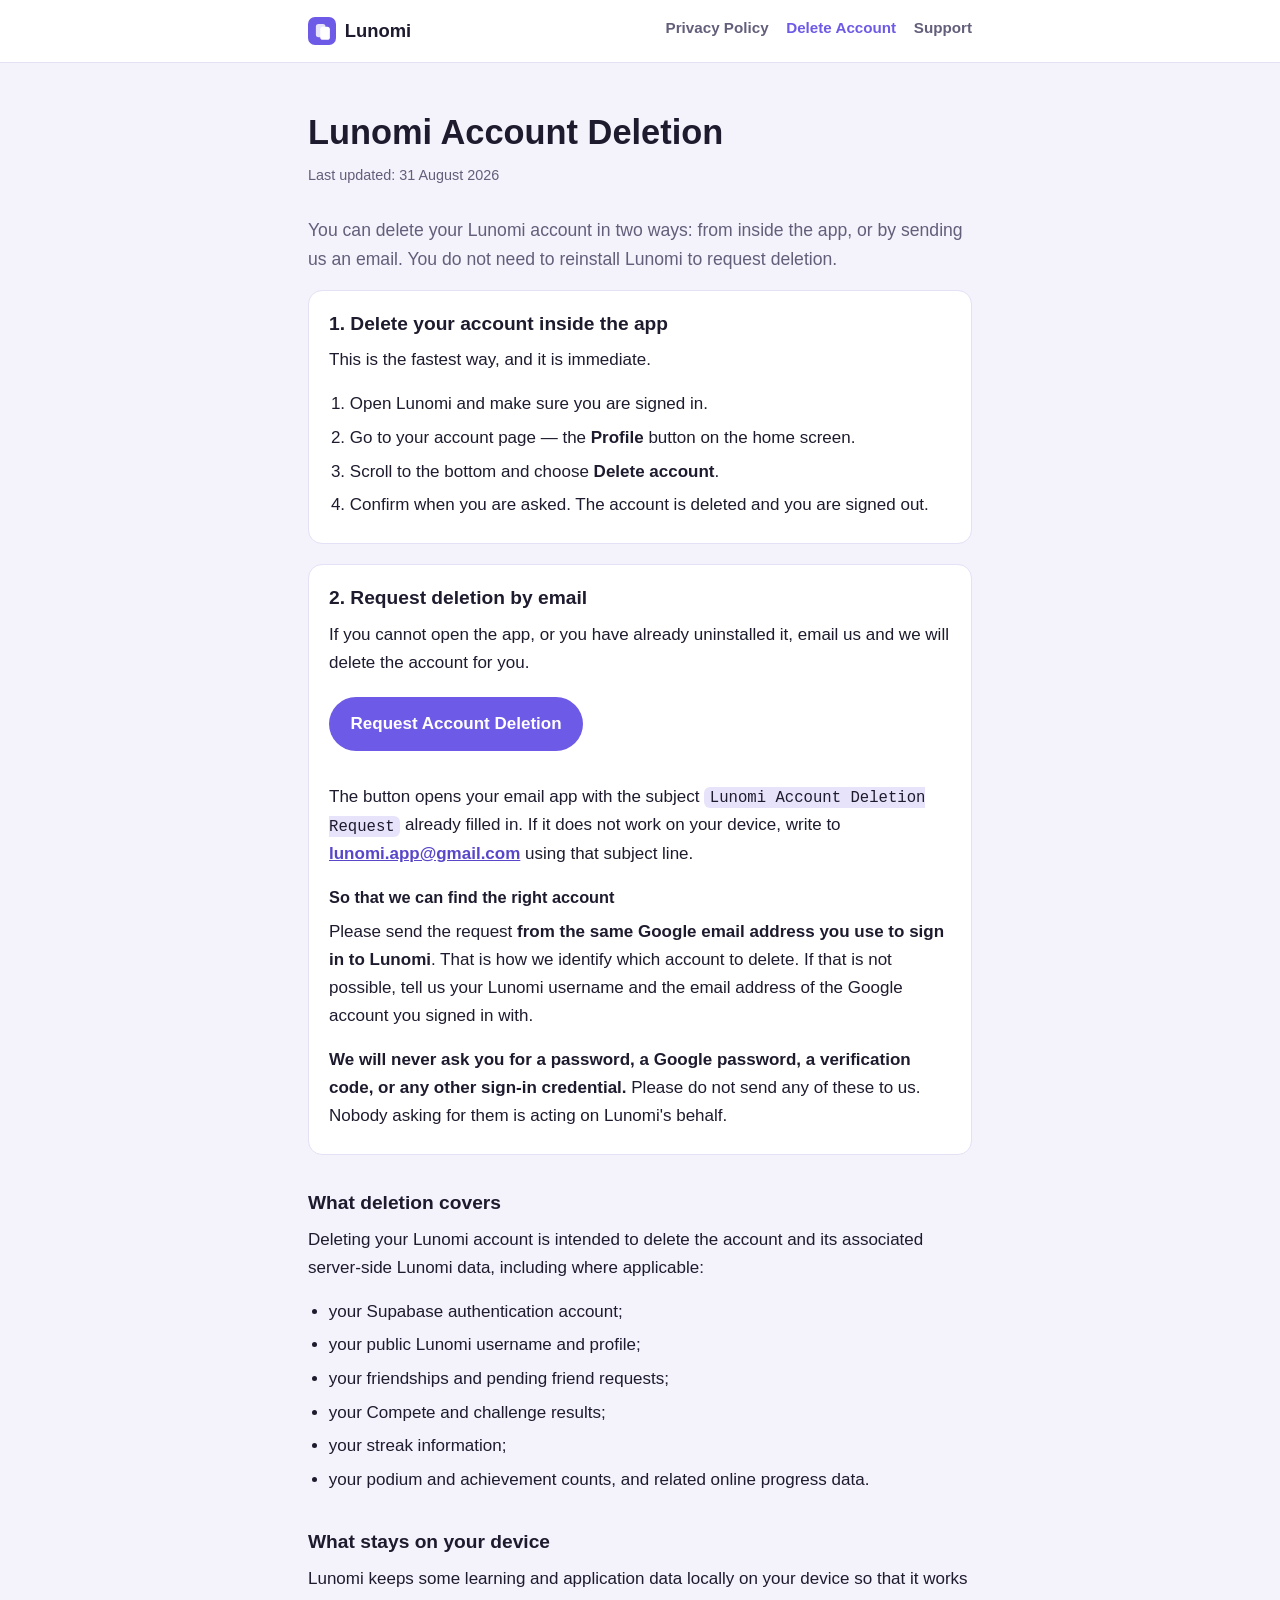
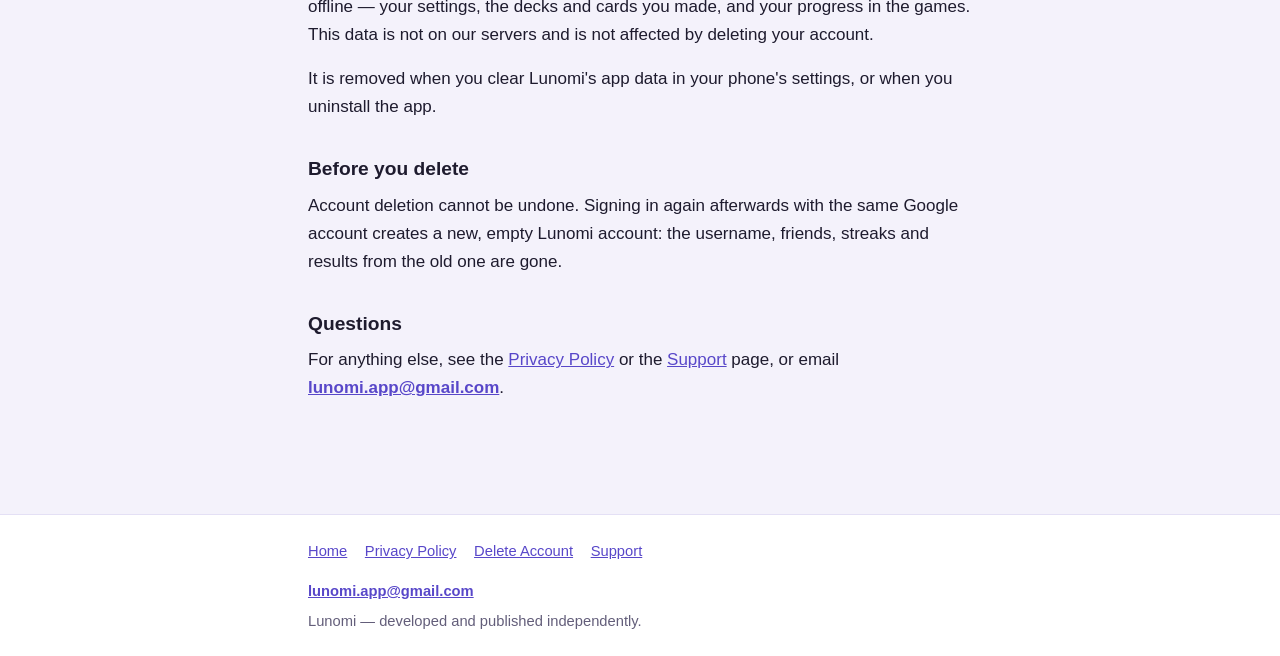
==== delete-account/index.html @ c9d453de "Add Lunomi's public privacy, deletion and support pages The URLs the Google Play listing points at: " ====
<!DOCTYPE html>
<html lang="en">
<head>
<meta charset="utf-8">
<meta name="viewport" content="width=device-width, initial-scale=1">
<title>Lunomi Account Deletion</title>
<meta name="description" content="How to delete your Lunomi account and its server-side data, inside the app or by email.">
<link rel="stylesheet" href="../styles.css">
<link rel="icon" href="data:image/svg+xml,%3Csvg xmlns='http://www.w3.org/2000/svg' viewBox='0 0 32 32'%3E%3Crect width='32' height='32' rx='8' fill='%236D5AE6'/%3E%3Crect x='9' y='8' width='11' height='15' rx='3' fill='%23E7E3FB'/%3E%3Crect x='14' y='11' width='11' height='15' rx='3' fill='%23FFFFFF'/%3E%3C/svg%3E">
</head>
<body>
<a class="skip" href="#main">Skip to content</a>

<header>
  <div class="wrap bar">
    <a class="brand" href="../">
      <svg width="28" height="28" viewBox="0 0 32 32" role="img" aria-hidden="true" focusable="false">
        <rect width="32" height="32" rx="8" fill="#6D5AE6"></rect>
        <rect x="9" y="8" width="11" height="15" rx="3" fill="#E7E3FB"></rect>
        <rect x="14" y="11" width="11" height="15" rx="3" fill="#FFFFFF"></rect>
      </svg>
      Lunomi
    </a>
    <nav aria-label="Main">
      <ul>
        <li><a href="../privacy/">Privacy Policy</a></li>
        <li><a href="./" aria-current="page">Delete Account</a></li>
        <li><a href="../support/">Support</a></li>
      </ul>
    </nav>
  </div>
</header>

<main id="main">
  <div class="wrap">
    <h1>Lunomi Account Deletion</h1>
    <p class="updated">Last updated: 31 August 2026</p>

    <p class="lede">
      You can delete your Lunomi account in two ways: from inside the app, or by
      sending us an email. You do not need to reinstall Lunomi to request
      deletion.
    </p>

    <div class="card">
      <h2>1. Delete your account inside the app</h2>
      <p>This is the fastest way, and it is immediate.</p>
      <ol>
        <li>Open Lunomi and make sure you are signed in.</li>
        <li>Go to your account page &mdash; the <strong>Profile</strong> button on the home screen.</li>
        <li>Scroll to the bottom and choose <strong>Delete account</strong>.</li>
        <li>Confirm when you are asked. The account is deleted and you are signed out.</li>
      </ol>
    </div>

    <div class="card">
      <h2>2. Request deletion by email</h2>
      <p>
        If you cannot open the app, or you have already uninstalled it, email us
        and we will delete the account for you.
      </p>

      <p>
        <a class="button" href="mailto:lunomi.app@gmail.com?subject=Lunomi%20Account%20Deletion%20Request&amp;body=Please%20delete%20my%20Lunomi%20account%20and%20its%20associated%20data.">Request Account Deletion</a>
      </p>

      <p>
        The button opens your email app with the subject
        <code>Lunomi Account Deletion Request</code> already filled in. If it does
        not work on your device, write to
        <a class="email" href="mailto:lunomi.app@gmail.com">lunomi.app@gmail.com</a>
        using that subject line.
      </p>

      <h3>So that we can find the right account</h3>
      <p>
        Please send the request <strong>from the same Google email address you
        use to sign in to Lunomi</strong>. That is how we identify which account
        to delete. If that is not possible, tell us your Lunomi username and the
        email address of the Google account you signed in with.
      </p>

      <p>
        <strong>We will never ask you for a password, a Google password, a
        verification code, or any other sign-in credential.</strong> Please do not
        send any of these to us. Nobody asking for them is acting on Lunomi's
        behalf.
      </p>
    </div>

    <h2>What deletion covers</h2>
    <p>
      Deleting your Lunomi account is intended to delete the account and its
      associated server-side Lunomi data, including where applicable:
    </p>
    <ul>
      <li>your Supabase authentication account;</li>
      <li>your public Lunomi username and profile;</li>
      <li>your friendships and pending friend requests;</li>
      <li>your Compete and challenge results;</li>
      <li>your streak information;</li>
      <li>your podium and achievement counts, and related online progress data.</li>
    </ul>

    <h2>What stays on your device</h2>
    <p>
      Lunomi keeps some learning and application data locally on your device so
      that it works offline &mdash; your settings, the decks and cards you made,
      and your progress in the games. This data is not on our servers and is not
      affected by deleting your account.
    </p>
    <p>
      It is removed when you clear Lunomi's app data in your phone's settings, or
      when you uninstall the app.
    </p>

    <h2>Before you delete</h2>
    <p>
      Account deletion cannot be undone. Signing in again afterwards with the same
      Google account creates a new, empty Lunomi account: the username, friends,
      streaks and results from the old one are gone.
    </p>

    <h2>Questions</h2>
    <p>
      For anything else, see the
      <a href="../privacy/">Privacy Policy</a> or the
      <a href="../support/">Support</a> page, or email
      <a class="email" href="mailto:lunomi.app@gmail.com">lunomi.app@gmail.com</a>.
    </p>
  </div>
</main>

<footer>
  <div class="wrap">
    <ul>
      <li><a href="../">Home</a></li>
      <li><a href="../privacy/">Privacy Policy</a></li>
      <li><a href="./">Delete Account</a></li>
      <li><a href="../support/">Support</a></li>
    </ul>
    <p><a class="email" href="mailto:lunomi.app@gmail.com">lunomi.app@gmail.com</a></p>
    <p>Lunomi &mdash; developed and published independently.</p>
  </div>
</footer>

</body>
</html>
---- styles.css ----
/*
 * Lunomi's public pages.
 *
 * One stylesheet, no build step, no dependencies. The palette is the app's own
 * (constants/theme.ts in the Lunomi repository), so somebody arriving here from
 * the Play Store listing sees the same colours they saw on their phone.
 *
 * Everything is sized in rem and the layout is a single column, which is what
 * makes "mobile-friendly" true without a media query for it: the page is
 * already the shape of a phone, and a wide screen simply stops it growing.
 */

:root {
  --background: #f4f2fb;
  --surface: #ffffff;
  --text: #1e1b2e;
  --muted: #635e7a;
  --accent: #6d5ae6;
  --accent-dark: #5847c9;
  --accent-soft: #e7e3fb;
  --border: #e4e0f5;
  --radius: 14px;
  --measure: 44rem;
}

*,
*::before,
*::after {
  box-sizing: border-box;
}

html {
  /* Anchored headings do not hide under the header on a jump from the nav. */
  scroll-padding-top: 1.5rem;
}

body {
  margin: 0;
  background: var(--background);
  color: var(--text);
  /*
   * The reader's own system font. No web font is loaded, which keeps the site
   * to two requests and means nothing here can call out to another server.
   */
  font-family: -apple-system, BlinkMacSystemFont, "Segoe UI", Roboto, "Helvetica Neue",
    Arial, "Noto Sans", sans-serif;
  font-size: 17px;
  line-height: 1.65;
  -webkit-text-size-adjust: 100%;
}

/* ---------------------------------------------------------------- layout -- */

.wrap {
  width: 100%;
  max-width: var(--measure);
  margin: 0 auto;
  padding: 0 1.25rem;
}

main {
  padding: 2rem 0 3rem;
}

/* Somewhere for a keyboard to land before the navigation. */
.skip {
  position: absolute;
  left: -9999px;
  top: 0;
  background: var(--accent);
  color: #fff;
  padding: 0.6rem 1rem;
  border-radius: 0 0 var(--radius) 0;
  z-index: 2;
}

.skip:focus {
  left: 0;
}

/* ---------------------------------------------------------------- header -- */

header {
  background: var(--surface);
  border-bottom: 1px solid var(--border);
}

.bar {
  display: flex;
  flex-wrap: wrap;
  align-items: center;
  gap: 0.5rem 1.25rem;
  padding-top: 0.9rem;
  padding-bottom: 0.9rem;
}

.brand {
  display: inline-flex;
  align-items: center;
  gap: 0.55rem;
  font-size: 1.15rem;
  font-weight: 700;
  color: var(--text);
  text-decoration: none;
  margin-right: auto;
}

.brand svg {
  display: block;
}

nav ul {
  display: flex;
  flex-wrap: wrap;
  gap: 0.35rem 1.1rem;
  margin: 0;
  padding: 0;
  list-style: none;
}

nav a {
  color: var(--muted);
  text-decoration: none;
  font-size: 0.95rem;
  font-weight: 600;
}

nav a:hover,
nav a:focus {
  color: var(--accent);
  text-decoration: underline;
}

/* The page you are already on is marked rather than linked away from. */
nav a[aria-current="page"] {
  color: var(--accent);
}

/* ---------------------------------------------------------------- typing -- */

h1 {
  font-size: 1.85rem;
  line-height: 1.25;
  margin: 0 0 0.6rem;
}

h2 {
  font-size: 1.2rem;
  line-height: 1.35;
  margin: 2.2rem 0 0.6rem;
}

h3 {
  font-size: 1.02rem;
  margin: 1.5rem 0 0.4rem;
}

p,
ul,
ol {
  margin: 0 0 1rem;
}

ul,
ol {
  padding-left: 1.3rem;
}

li {
  margin-bottom: 0.35rem;
}

a {
  color: var(--accent-dark);
}

a:hover,
a:focus {
  color: var(--accent);
}

.lede {
  font-size: 1.1rem;
  color: var(--muted);
}

.updated {
  font-size: 0.9rem;
  color: var(--muted);
  margin-bottom: 1.75rem;
}

.note {
  color: var(--muted);
  font-size: 0.95rem;
}

/* --------------------------------------------------------------- pieces --- */

.card {
  background: var(--surface);
  border: 1px solid var(--border);
  border-radius: var(--radius);
  padding: 1.25rem 1.25rem 0.5rem;
  margin: 0 0 1.25rem;
}

.card h2,
.card h3 {
  margin-top: 0;
}

/* The three doors on the home page. */
.links {
  display: grid;
  gap: 0.9rem;
  padding: 0;
  margin: 1.5rem 0 0;
  list-style: none;
}

.links a {
  display: block;
  background: var(--surface);
  border: 1px solid var(--border);
  border-radius: var(--radius);
  padding: 1rem 1.1rem;
  text-decoration: none;
  color: var(--text);
}

.links a:hover,
.links a:focus {
  border-color: var(--accent);
}

.links strong {
  display: block;
  font-size: 1.05rem;
  color: var(--accent-dark);
}

.links span {
  color: var(--muted);
  font-size: 0.95rem;
}

/* A real link that looks like a button; it needs no script to work. */
.button {
  display: inline-block;
  background: var(--accent);
  color: #fff;
  font-weight: 700;
  text-decoration: none;
  padding: 0.8rem 1.35rem;
  border-radius: 999px;
  margin: 0.25rem 0 1rem;
}

.button:hover,
.button:focus {
  background: var(--accent-dark);
  color: #fff;
}

.email {
  font-weight: 700;
  word-break: break-word;
}

/* Long email addresses and code-ish strings must not push the page sideways. */
code {
  background: var(--accent-soft);
  border-radius: 6px;
  padding: 0.1rem 0.35rem;
  font-size: 0.92em;
  word-break: break-word;
}

/* ---------------------------------------------------------------- footer -- */

footer {
  border-top: 1px solid var(--border);
  background: var(--surface);
  padding: 1.5rem 0;
  margin-top: 2rem;
  color: var(--muted);
  font-size: 0.92rem;
}

footer ul {
  display: flex;
  flex-wrap: wrap;
  gap: 0.35rem 1.1rem;
  list-style: none;
  margin: 0 0 0.6rem;
  padding: 0;
}

footer p {
  margin: 0.35rem 0 0;
}

/* ---------------------------------------------------------------- wider --- */

@media (min-width: 40rem) {
  h1 {
    font-size: 2.15rem;
  }

  main {
    padding: 3rem 0 4rem;
  }
}
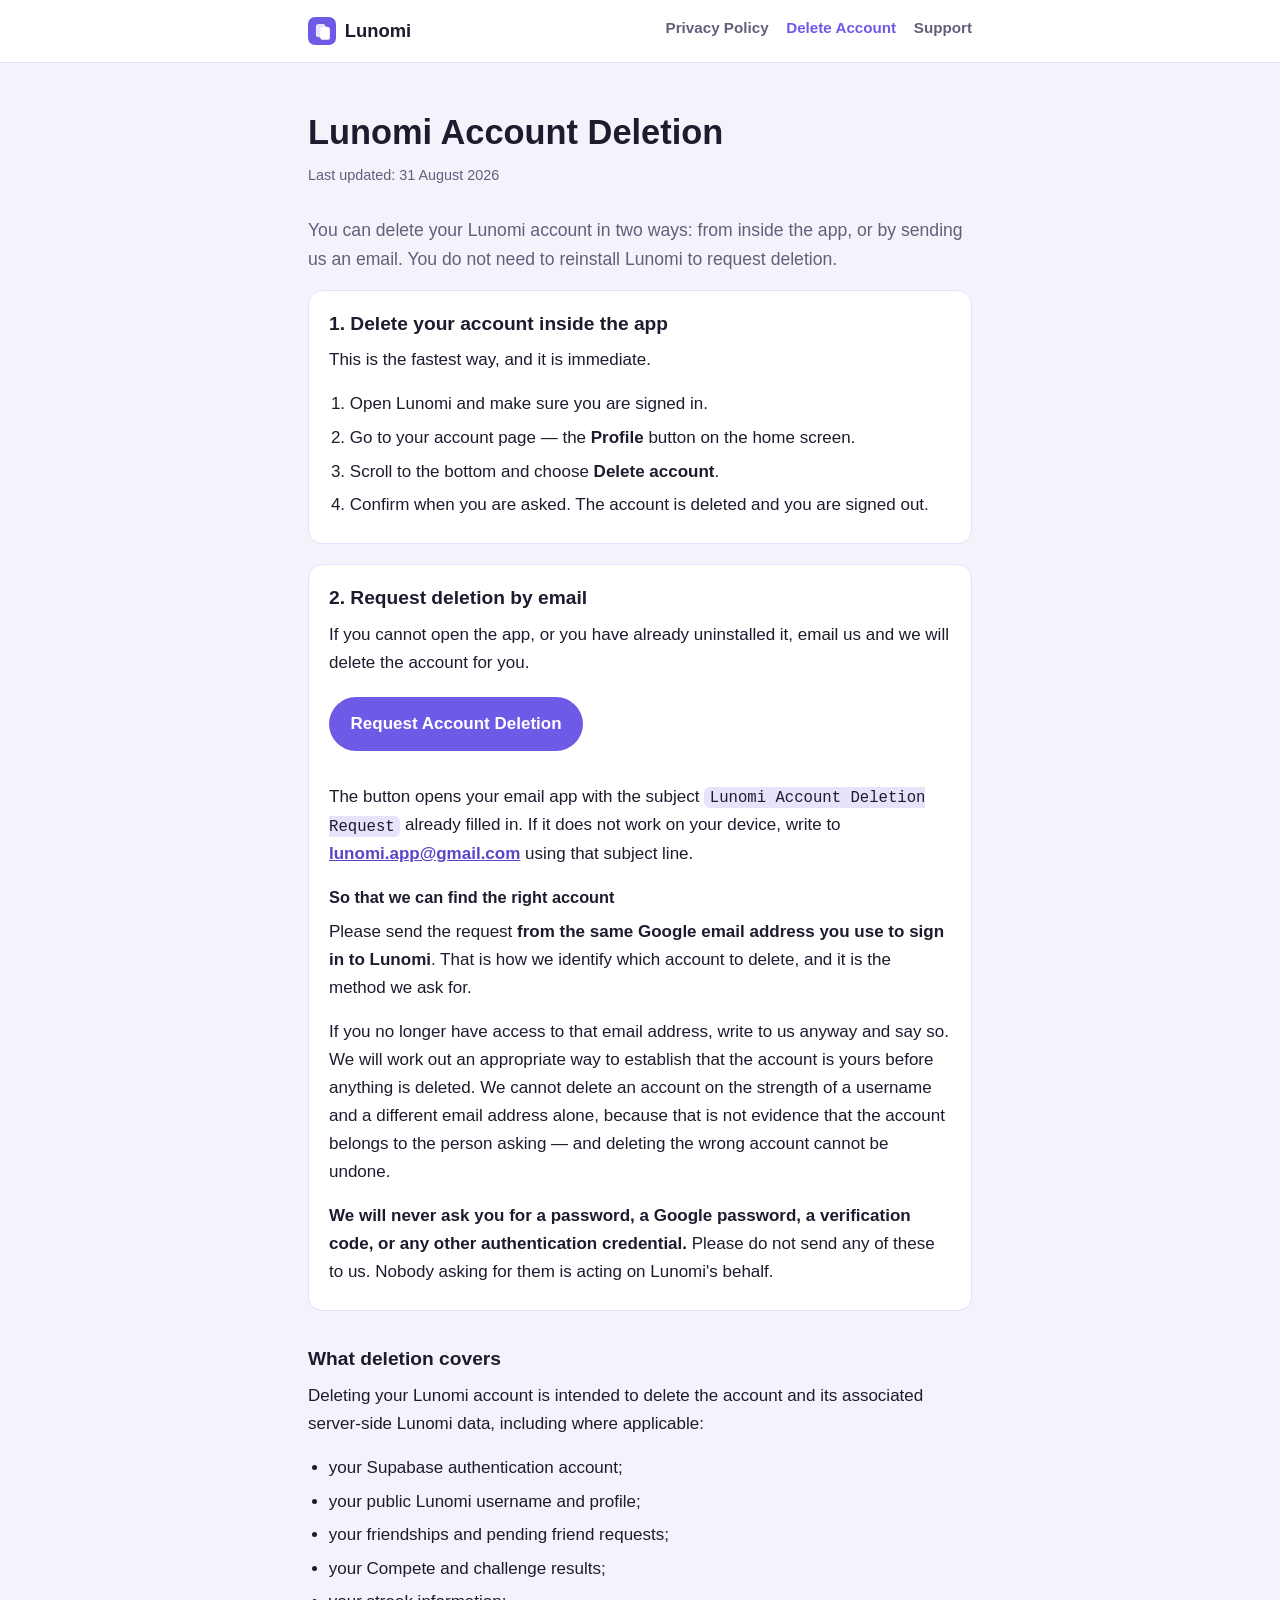
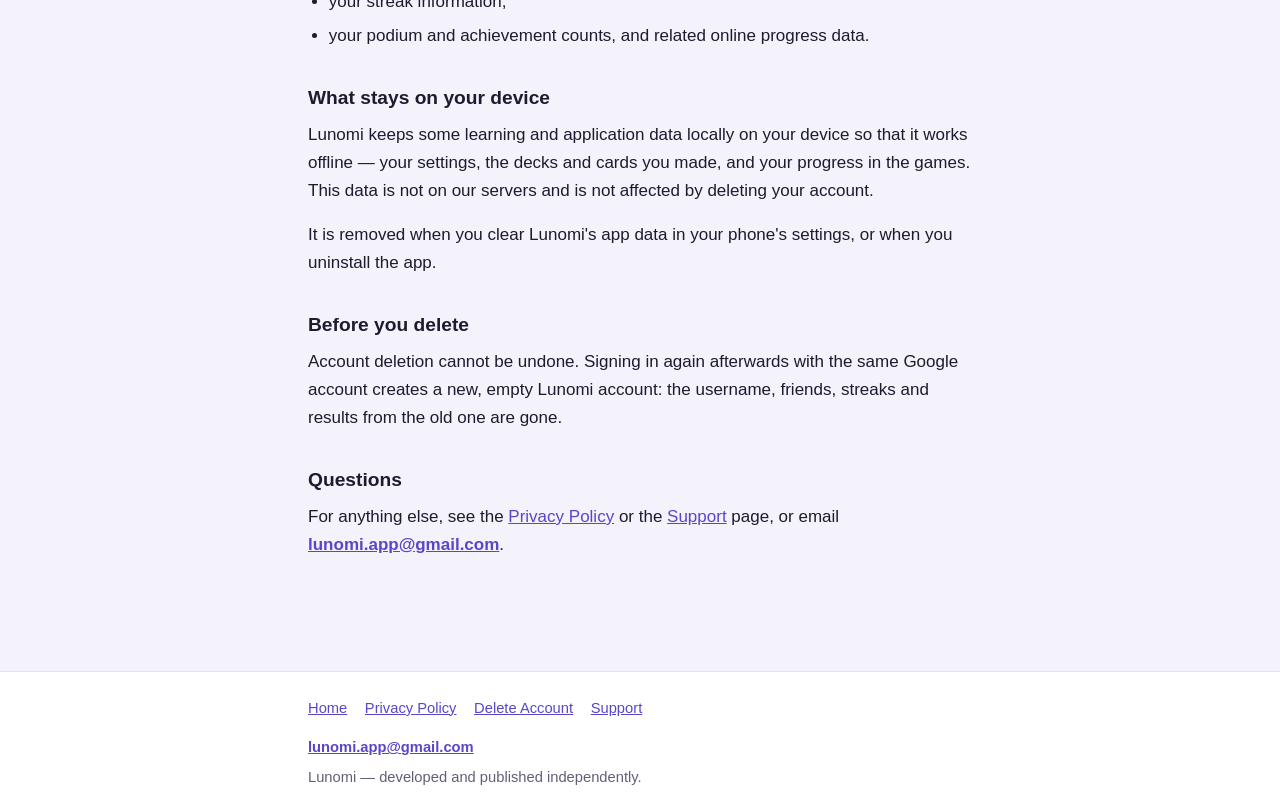
==== commit d8efdc0f: "Correct the analytics identity and account-deletion verification wording Two changes, both narrowing" ====
--- a/delete-account/index.html
+++ b/delete-account/index.html
@@ -76,15 +76,22 @@
       <p>
         Please send the request <strong>from the same Google email address you
         use to sign in to Lunomi</strong>. That is how we identify which account
-        to delete. If that is not possible, tell us your Lunomi username and the
-        email address of the Google account you signed in with.
+        to delete, and it is the method we ask for.
+      </p>
+      <p>
+        If you no longer have access to that email address, write to us anyway
+        and say so. We will work out an appropriate way to establish that the
+        account is yours before anything is deleted. We cannot delete an account
+        on the strength of a username and a different email address alone,
+        because that is not evidence that the account belongs to the person
+        asking &mdash; and deleting the wrong account cannot be undone.
       </p>
 
       <p>
         <strong>We will never ask you for a password, a Google password, a
-        verification code, or any other sign-in credential.</strong> Please do not
-        send any of these to us. Nobody asking for them is acting on Lunomi's
-        behalf.
+        verification code, or any other authentication credential.</strong>
+        Please do not send any of these to us. Nobody asking for them is acting
+        on Lunomi's behalf.
       </p>
     </div>
 
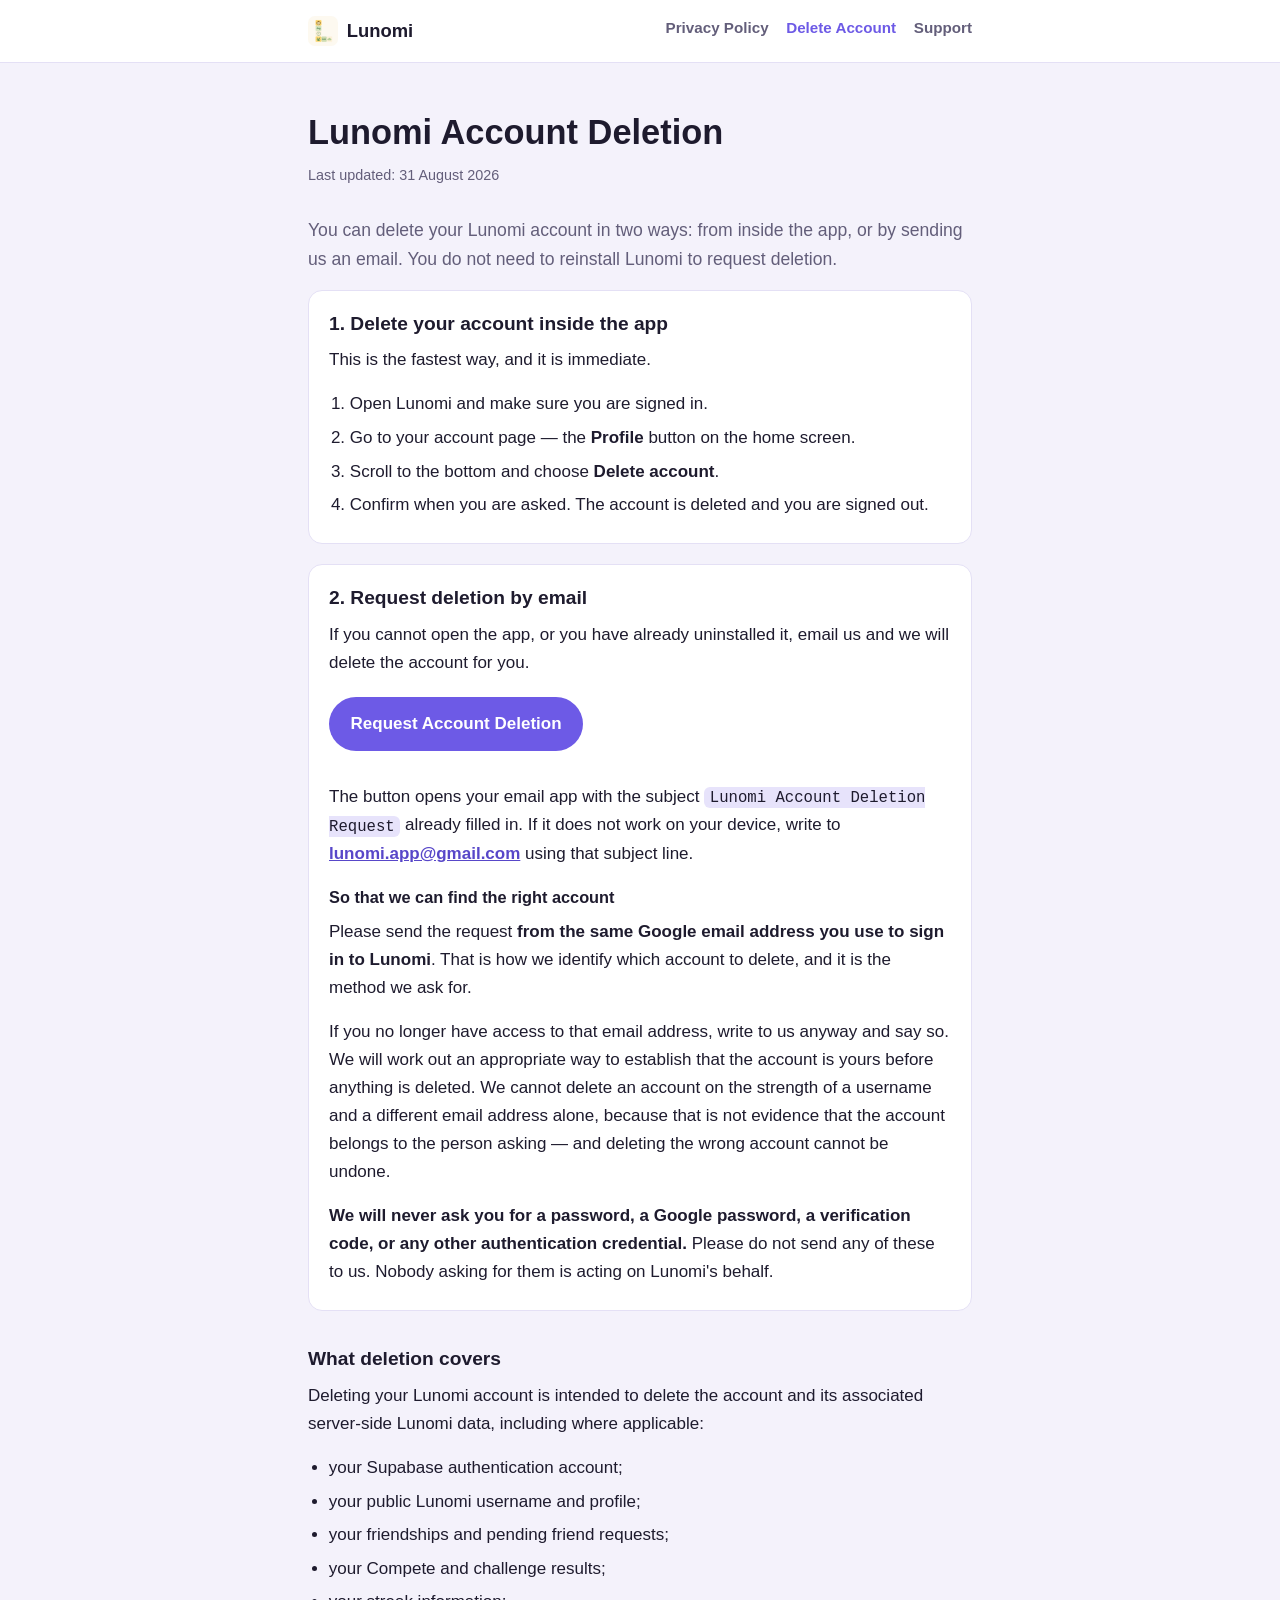
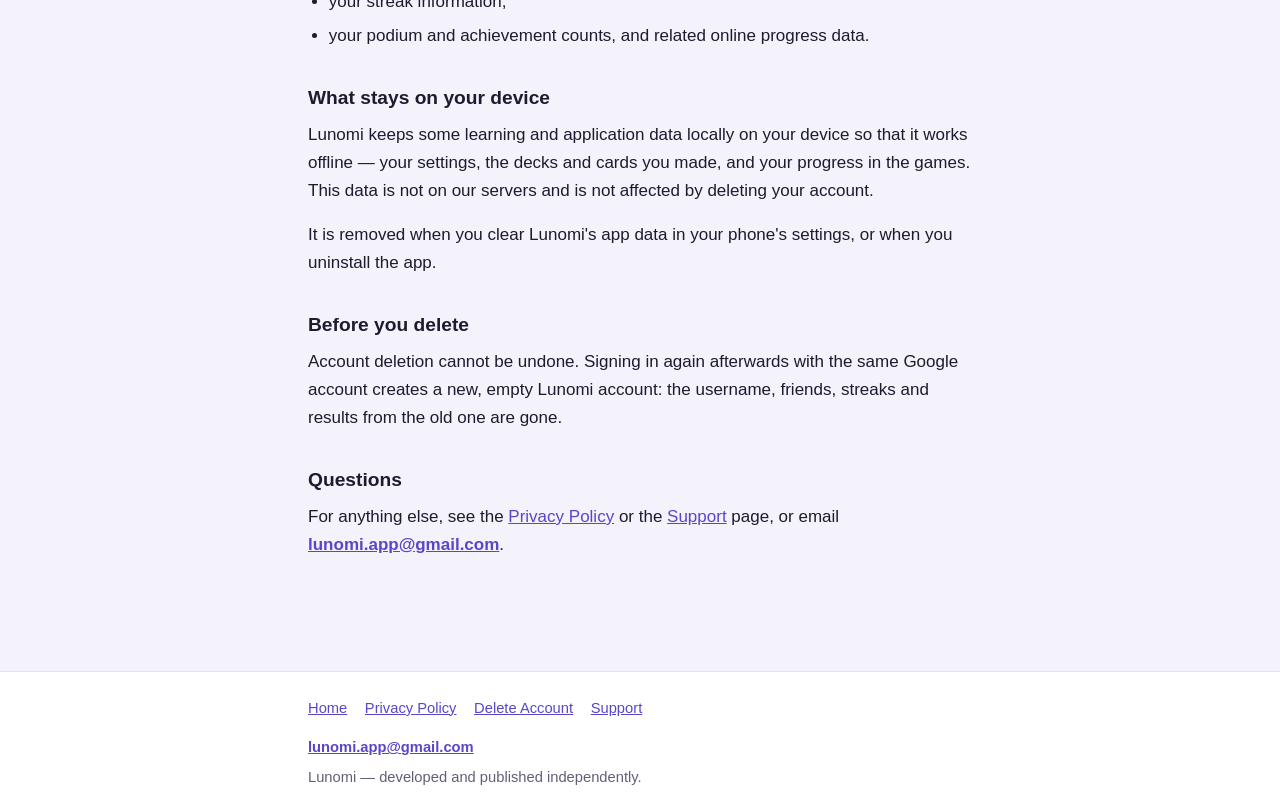
==== commit 96255401: "Use the real Lunomi icon The header mark and the favicon were a drawing that merely resembled an app" ====
--- a/delete-account/index.html
+++ b/delete-account/index.html
@@ -6,7 +6,8 @@
 <title>Lunomi Account Deletion</title>
 <meta name="description" content="How to delete your Lunomi account and its server-side data, inside the app or by email.">
 <link rel="stylesheet" href="../styles.css">
-<link rel="icon" href="data:image/svg+xml,%3Csvg xmlns='http://www.w3.org/2000/svg' viewBox='0 0 32 32'%3E%3Crect width='32' height='32' rx='8' fill='%236D5AE6'/%3E%3Crect x='9' y='8' width='11' height='15' rx='3' fill='%23E7E3FB'/%3E%3Crect x='14' y='11' width='11' height='15' rx='3' fill='%23FFFFFF'/%3E%3C/svg%3E">
+<link rel="icon" href="../icon.png">
+<link rel="apple-touch-icon" href="../icon.png">
 </head>
 <body>
 <a class="skip" href="#main">Skip to content</a>
@@ -14,11 +15,7 @@
 <header>
   <div class="wrap bar">
     <a class="brand" href="../">
-      <svg width="28" height="28" viewBox="0 0 32 32" role="img" aria-hidden="true" focusable="false">
-        <rect width="32" height="32" rx="8" fill="#6D5AE6"></rect>
-        <rect x="9" y="8" width="11" height="15" rx="3" fill="#E7E3FB"></rect>
-        <rect x="14" y="11" width="11" height="15" rx="3" fill="#FFFFFF"></rect>
-      </svg>
+<img class="mark" src="../icon.png" alt="" width="30" height="30">
       Lunomi
     </a>
     <nav aria-label="Main">
--- a/styles.css
+++ b/styles.css
@@ -105,8 +105,17 @@
   margin-right: auto;
 }
 
-.brand svg {
+/*
+ * The app's own icon, at the size a header wants it.
+ *
+ * Rounded the way Android and iOS round it on a home screen, so the mark here
+ * is recognisably the thing somebody tapped to open Lunomi.
+ */
+.brand .mark {
   display: block;
+  width: 30px;
+  height: 30px;
+  border-radius: 7px;
 }
 
 nav ul {
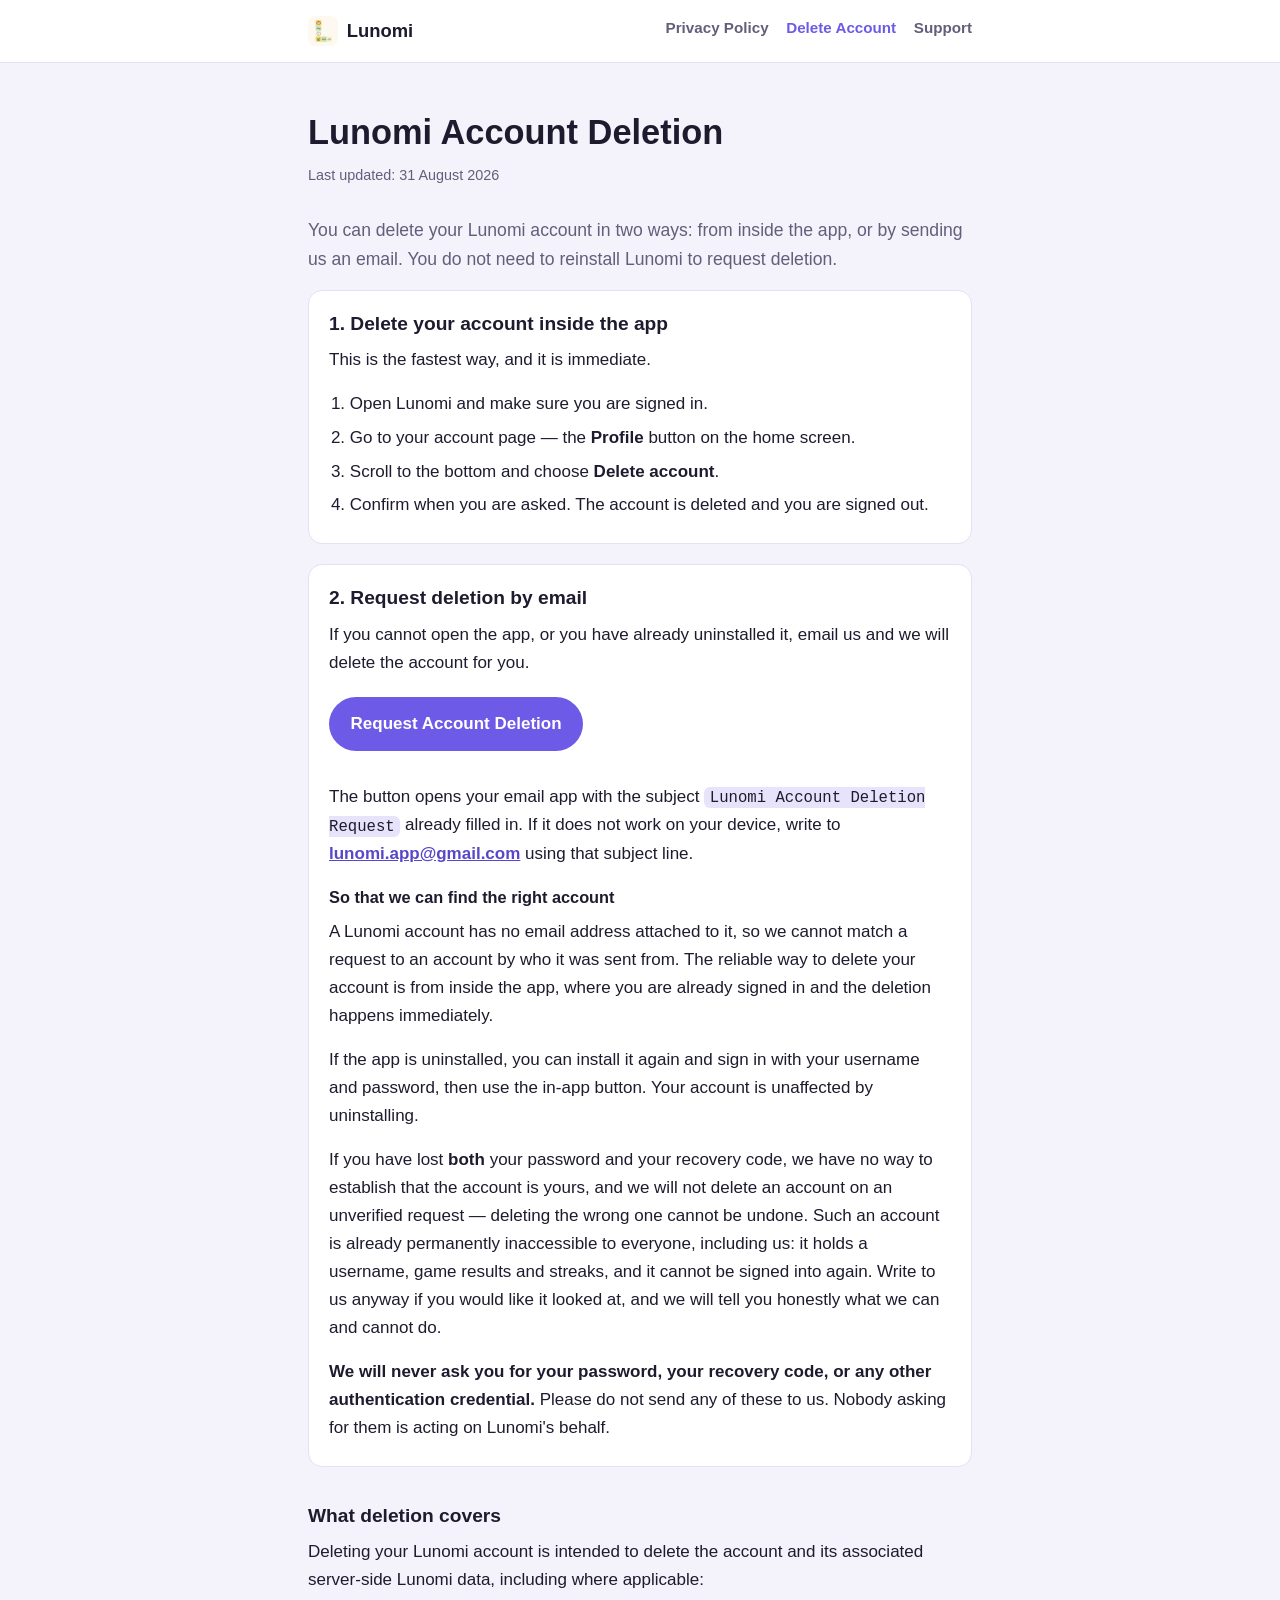
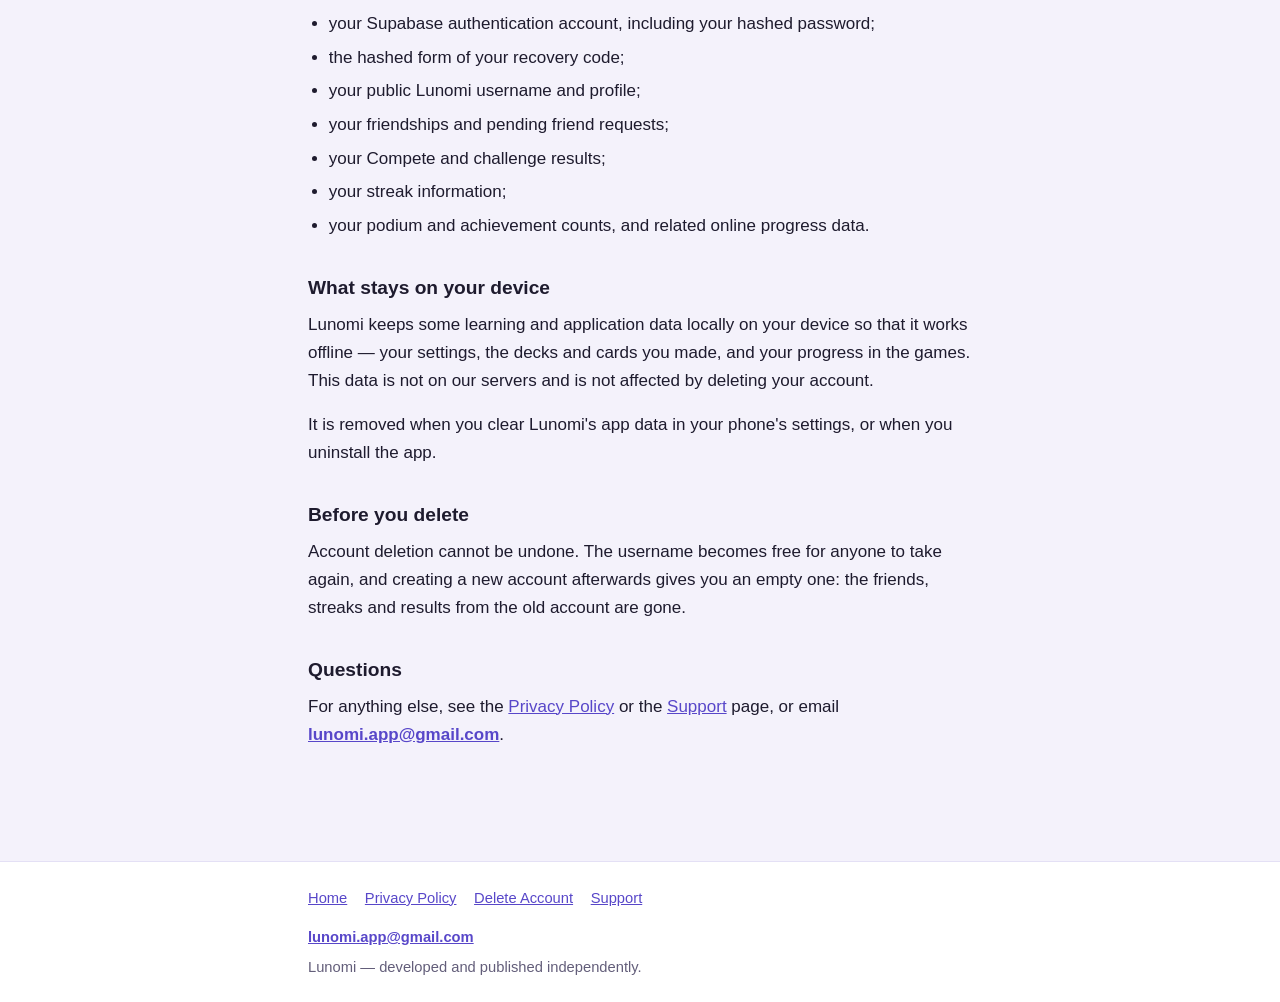
==== commit 1727b44f: "privacy: Lunomi accounts are a username and a password Google Sign-In is gone from the app, so the p" ====
--- a/delete-account/index.html
+++ b/delete-account/index.html
@@ -71,22 +71,29 @@
 
       <h3>So that we can find the right account</h3>
       <p>
-        Please send the request <strong>from the same Google email address you
-        use to sign in to Lunomi</strong>. That is how we identify which account
-        to delete, and it is the method we ask for.
+        A Lunomi account has no email address attached to it, so we cannot match
+        a request to an account by who it was sent from. The reliable way to
+        delete your account is from inside the app, where you are already signed
+        in and the deletion happens immediately.
       </p>
       <p>
-        If you no longer have access to that email address, write to us anyway
-        and say so. We will work out an appropriate way to establish that the
-        account is yours before anything is deleted. We cannot delete an account
-        on the strength of a username and a different email address alone,
-        because that is not evidence that the account belongs to the person
-        asking &mdash; and deleting the wrong account cannot be undone.
+        If the app is uninstalled, you can install it again and sign in with your
+        username and password, then use the in-app button. Your account is
+        unaffected by uninstalling.
+      </p>
+      <p>
+        If you have lost <strong>both</strong> your password and your recovery
+        code, we have no way to establish that the account is yours, and we will
+        not delete an account on an unverified request &mdash; deleting the wrong
+        one cannot be undone. Such an account is already permanently inaccessible
+        to everyone, including us: it holds a username, game results and streaks,
+        and it cannot be signed into again. Write to us anyway if you would like
+        it looked at, and we will tell you honestly what we can and cannot do.
       </p>
 
       <p>
-        <strong>We will never ask you for a password, a Google password, a
-        verification code, or any other authentication credential.</strong>
+        <strong>We will never ask you for your password, your recovery code, or
+        any other authentication credential.</strong>
         Please do not send any of these to us. Nobody asking for them is acting
         on Lunomi's behalf.
       </p>
@@ -98,7 +105,9 @@
       associated server-side Lunomi data, including where applicable:
     </p>
     <ul>
-      <li>your Supabase authentication account;</li>
+      <li>your Supabase authentication account, including your hashed
+          password;</li>
+      <li>the hashed form of your recovery code;</li>
       <li>your public Lunomi username and profile;</li>
       <li>your friendships and pending friend requests;</li>
       <li>your Compete and challenge results;</li>
@@ -120,9 +129,9 @@
 
     <h2>Before you delete</h2>
     <p>
-      Account deletion cannot be undone. Signing in again afterwards with the same
-      Google account creates a new, empty Lunomi account: the username, friends,
-      streaks and results from the old one are gone.
+      Account deletion cannot be undone. The username becomes free for anyone to
+      take again, and creating a new account afterwards gives you an empty one:
+      the friends, streaks and results from the old account are gone.
     </p>
 
     <h2>Questions</h2>
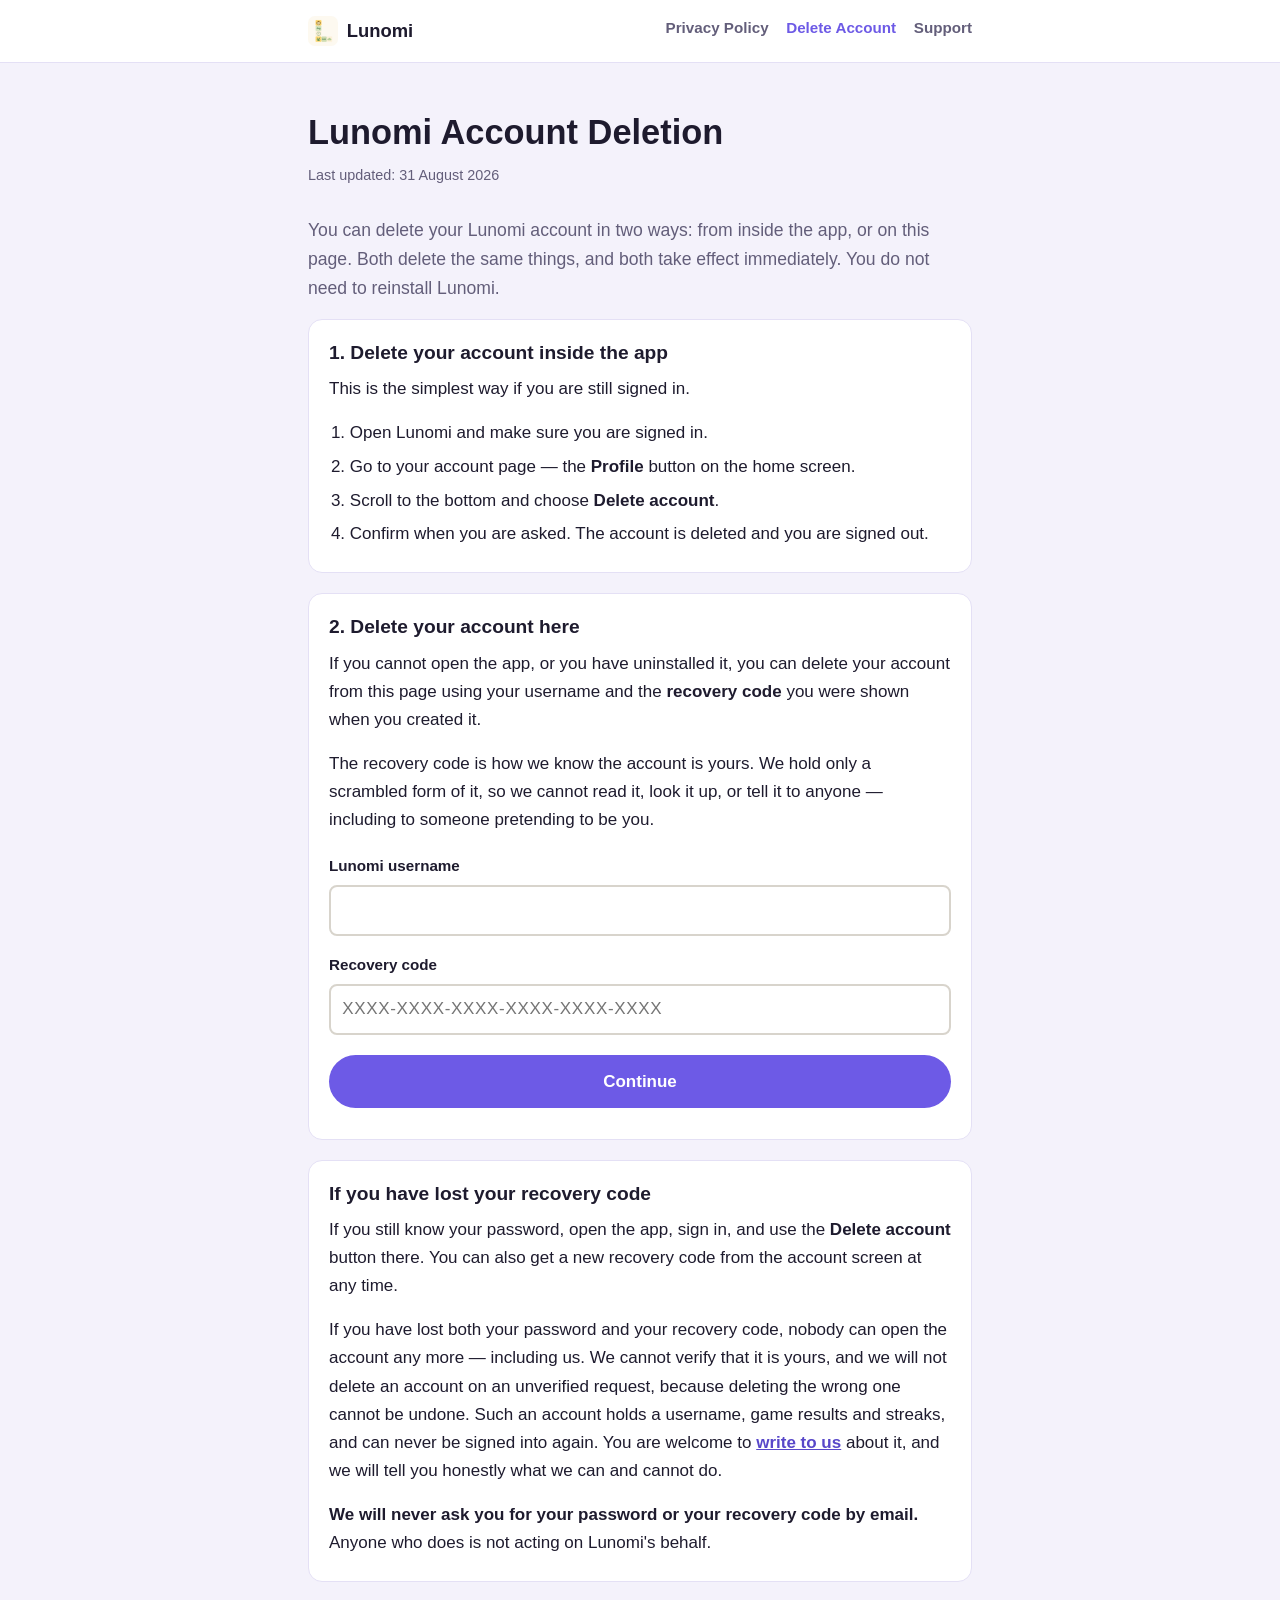
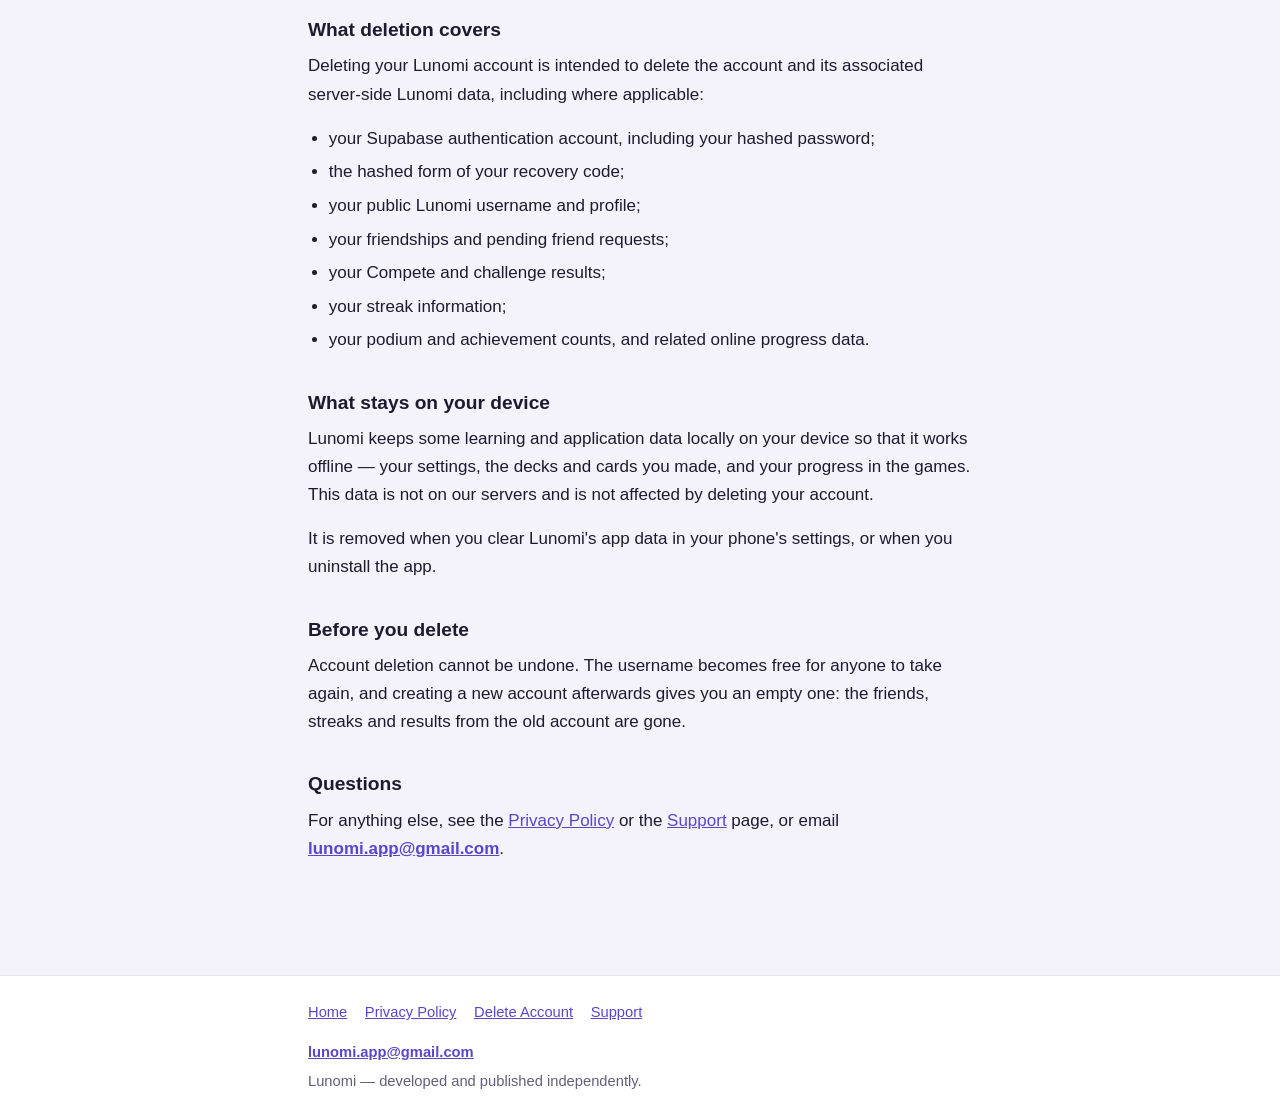
==== commit aa98a832: "delete-account: a real deletion route, not a mailto The page asked people to email us from the Googl" ====
--- a/delete-account/index.html
+++ b/delete-account/index.html
@@ -34,14 +34,14 @@
     <p class="updated">Last updated: 31 August 2026</p>
 
     <p class="lede">
-      You can delete your Lunomi account in two ways: from inside the app, or by
-      sending us an email. You do not need to reinstall Lunomi to request
-      deletion.
+      You can delete your Lunomi account in two ways: from inside the app, or on
+      this page. Both delete the same things, and both take effect immediately.
+      You do not need to reinstall Lunomi.
     </p>
 
     <div class="card">
       <h2>1. Delete your account inside the app</h2>
-      <p>This is the fastest way, and it is immediate.</p>
+      <p>This is the simplest way if you are still signed in.</p>
       <ol>
         <li>Open Lunomi and make sure you are signed in.</li>
         <li>Go to your account page &mdash; the <strong>Profile</strong> button on the home screen.</li>
@@ -51,51 +51,80 @@
     </div>
 
     <div class="card">
-      <h2>2. Request deletion by email</h2>
-      <p>
-        If you cannot open the app, or you have already uninstalled it, email us
-        and we will delete the account for you.
-      </p>
-
-      <p>
-        <a class="button" href="mailto:lunomi.app@gmail.com?subject=Lunomi%20Account%20Deletion%20Request&amp;body=Please%20delete%20my%20Lunomi%20account%20and%20its%20associated%20data.">Request Account Deletion</a>
-      </p>
-
-      <p>
-        The button opens your email app with the subject
-        <code>Lunomi Account Deletion Request</code> already filled in. If it does
-        not work on your device, write to
-        <a class="email" href="mailto:lunomi.app@gmail.com">lunomi.app@gmail.com</a>
-        using that subject line.
-      </p>
-
-      <h3>So that we can find the right account</h3>
-      <p>
-        A Lunomi account has no email address attached to it, so we cannot match
-        a request to an account by who it was sent from. The reliable way to
-        delete your account is from inside the app, where you are already signed
-        in and the deletion happens immediately.
-      </p>
-      <p>
-        If the app is uninstalled, you can install it again and sign in with your
-        username and password, then use the in-app button. Your account is
-        unaffected by uninstalling.
-      </p>
-      <p>
-        If you have lost <strong>both</strong> your password and your recovery
-        code, we have no way to establish that the account is yours, and we will
-        not delete an account on an unverified request &mdash; deleting the wrong
-        one cannot be undone. Such an account is already permanently inaccessible
-        to everyone, including us: it holds a username, game results and streaks,
-        and it cannot be signed into again. Write to us anyway if you would like
-        it looked at, and we will tell you honestly what we can and cannot do.
-      </p>
-
-      <p>
-        <strong>We will never ask you for your password, your recovery code, or
-        any other authentication credential.</strong>
-        Please do not send any of these to us. Nobody asking for them is acting
-        on Lunomi's behalf.
+      <h2>2. Delete your account here</h2>
+      <p>
+        If you cannot open the app, or you have uninstalled it, you can delete
+        your account from this page using your username and the
+        <strong>recovery code</strong> you were shown when you created it.
+      </p>
+      <p>
+        The recovery code is how we know the account is yours. We hold only a
+        scrambled form of it, so we cannot read it, look it up, or tell it to
+        anyone &mdash; including to someone pretending to be you.
+      </p>
+
+      <form id="deletion-form" autocomplete="off">
+        <label for="username">Lunomi username</label>
+        <input id="username" name="username" type="text" inputmode="text"
+               autocapitalize="none" autocorrect="off" spellcheck="false"
+               maxlength="20" required>
+
+        <label for="code">Recovery code</label>
+        <input id="code" name="code" type="text" inputmode="text"
+               autocapitalize="characters" autocorrect="off" spellcheck="false"
+               placeholder="XXXX-XXXX-XXXX-XXXX-XXXX-XXXX" maxlength="48" required>
+
+        <button class="button" type="submit" id="submit">Continue</button>
+      </form>
+
+      <div id="confirm" hidden>
+        <p class="warn">
+          <strong>This deletes your Lunomi account permanently and cannot be
+          undone.</strong>
+        </p>
+        <p>
+          Your username becomes free for anyone else to take, and your friends,
+          streaks, Compete results and medals are removed. Learning data saved
+          only on your own device is not affected.
+        </p>
+        <p>
+          <button class="button danger" type="button" id="really">Yes, delete my account</button>
+          <button class="button quiet" type="button" id="cancel">Cancel</button>
+        </p>
+      </div>
+
+      <div id="done" hidden>
+        <p class="good"><strong>Your account has been deleted.</strong></p>
+        <p>
+          There is nothing left for us to remove. If Lunomi is still installed,
+          you can keep using Learn and Play without an account, or create a new
+          account at any time.
+        </p>
+      </div>
+
+      <p id="problem" class="warn" hidden></p>
+    </div>
+
+    <div class="card">
+      <h2>If you have lost your recovery code</h2>
+      <p>
+        If you still know your password, open the app, sign in, and use the
+        <strong>Delete account</strong> button there. You can also get a new
+        recovery code from the account screen at any time.
+      </p>
+      <p>
+        If you have lost both your password and your recovery code, nobody can
+        open the account any more &mdash; including us. We cannot verify that it
+        is yours, and we will not delete an account on an unverified request,
+        because deleting the wrong one cannot be undone. Such an account holds a
+        username, game results and streaks, and can never be signed into again.
+        You are welcome to
+        <a class="email" href="mailto:lunomi.app@gmail.com">write to us</a>
+        about it, and we will tell you honestly what we can and cannot do.
+      </p>
+      <p>
+        <strong>We will never ask you for your password or your recovery code by
+        email.</strong> Anyone who does is not acting on Lunomi's behalf.
       </p>
     </div>
 
@@ -143,6 +172,105 @@
     </p>
   </div>
 </main>
+
+<script>
+/*
+ * Deleting an account from a static page.
+ *
+ * The page holds the project URL and the publishable key, which are public by
+ * design: what they may do is decided by row-level security on the server, not
+ * by keeping them secret. The key that can actually delete anybody lives in the
+ * Edge Function and is never sent here.
+ *
+ * The recovery code is posted over HTTPS and nowhere else. It is not put in the
+ * URL, not stored, and not logged -- a code in a query string would end up in
+ * browser history and in every proxy along the way.
+ */
+(function () {
+  var URL_BASE = 'https://diehrbcdfycquclkzmfi.supabase.co';
+  var PUBLISHABLE = 'sb_publishable_De-fByXHfDOtUXY3s6hkFg_FZ-U84jr';
+
+  var form = document.getElementById('deletion-form');
+  var confirmBox = document.getElementById('confirm');
+  var done = document.getElementById('done');
+  var problem = document.getElementById('problem');
+  var really = document.getElementById('really');
+  var cancel = document.getElementById('cancel');
+
+  function say(text) {
+    problem.textContent = text;
+    problem.hidden = !text;
+  }
+
+  /* Crockford base 32: no I, L, O or U, and the first three are aliases. */
+  function normalise(value) {
+    return value.replace(/[^A-Za-z0-9]/g, '').toUpperCase()
+      .replace(/[ILO]/g, function (c) { return c === 'O' ? '0' : '1'; });
+  }
+
+  form.addEventListener('submit', function (event) {
+    event.preventDefault();
+    say('');
+    var username = document.getElementById('username').value.trim().toLowerCase();
+    var code = normalise(document.getElementById('code').value);
+    if (!/^[a-z0-9_]{3,20}$/.test(username)) {
+      return say('That does not look like a Lunomi username.');
+    }
+    if (!/^[0-9A-HJKMNP-TV-Z]{24}$/.test(code)) {
+      return say('A recovery code is 24 characters, usually shown in six groups of four.');
+    }
+    /* Asked again before anything is destroyed, and named plainly. */
+    form.hidden = true;
+    confirmBox.hidden = false;
+  });
+
+  cancel.addEventListener('click', function () {
+    confirmBox.hidden = true;
+    form.hidden = false;
+    say('');
+  });
+
+  really.addEventListener('click', function () {
+    var username = document.getElementById('username').value.trim().toLowerCase();
+    var code = normalise(document.getElementById('code').value);
+    really.disabled = true;
+    really.textContent = 'Deleting…';
+    say('');
+
+    fetch(URL_BASE + '/functions/v1/delete-account', {
+      method: 'POST',
+      headers: {
+        'content-type': 'application/json',
+        apikey: PUBLISHABLE,
+        authorization: 'Bearer ' + PUBLISHABLE
+      },
+      body: JSON.stringify({ username: username, code: code })
+    }).then(function (response) {
+      if (response.ok) {
+        confirmBox.hidden = true;
+        done.hidden = false;
+        return;
+      }
+      confirmBox.hidden = true;
+      form.hidden = false;
+      really.disabled = false;
+      really.textContent = 'Yes, delete my account';
+      if (response.status === 429) {
+        return say('Too many attempts. Please wait a little and try again.');
+      }
+      /* One message, whichever half was wrong: the server does not tell us
+         which, and we would not repeat it if it did. */
+      say('That username or recovery code is not right. Check both and try again.');
+    }).catch(function () {
+      confirmBox.hidden = true;
+      form.hidden = false;
+      really.disabled = false;
+      really.textContent = 'Yes, delete my account';
+      say('Could not reach Lunomi. Check your connection and try again.');
+    });
+  });
+})();
+</script>
 
 <footer>
   <div class="wrap">
--- a/styles.css
+++ b/styles.css
@@ -321,3 +321,71 @@
     padding: 3rem 0 4rem;
   }
 }
+
+/*
+ * The account-deletion form.
+ *
+ * The only page with a form on it, and the only one with script: everything
+ * else here is a document. It holds two fields and a confirmation, and it has
+ * to be readable by somebody who has just lost access to something.
+ */
+#deletion-form {
+  display: grid;
+  gap: 0.4rem;
+  margin: 1.2rem 0 0.4rem;
+}
+
+#deletion-form label {
+  font-weight: 600;
+  font-size: 0.95rem;
+}
+
+#deletion-form input {
+  font: inherit;
+  padding: 0.6rem 0.7rem;
+  border: 2px solid #d8d4cc;
+  border-radius: 8px;
+  background: #fff;
+  margin-bottom: 0.6rem;
+}
+
+#deletion-form input:focus {
+  outline: none;
+  border-color: #6b5bd6;
+}
+
+/* The code is read off paper and typed back, so the groups must line up. */
+#code {
+  font-family: ui-monospace, SFMono-Regular, Menlo, Consolas, monospace;
+  letter-spacing: 0.04em;
+}
+
+button.button {
+  font: inherit;
+  font-weight: 600;
+  cursor: pointer;
+  border: none;
+}
+
+/* Destructive, and dressed as such: nobody should reach for this by accident. */
+.button.danger {
+  background: #b3261e;
+}
+
+.button.quiet {
+  background: transparent;
+  color: #4a4a4a;
+  text-decoration: underline;
+}
+
+.warn {
+  color: #b3261e;
+}
+
+.good {
+  color: #1b6b3a;
+}
+
+[hidden] {
+  display: none !important;
+}
